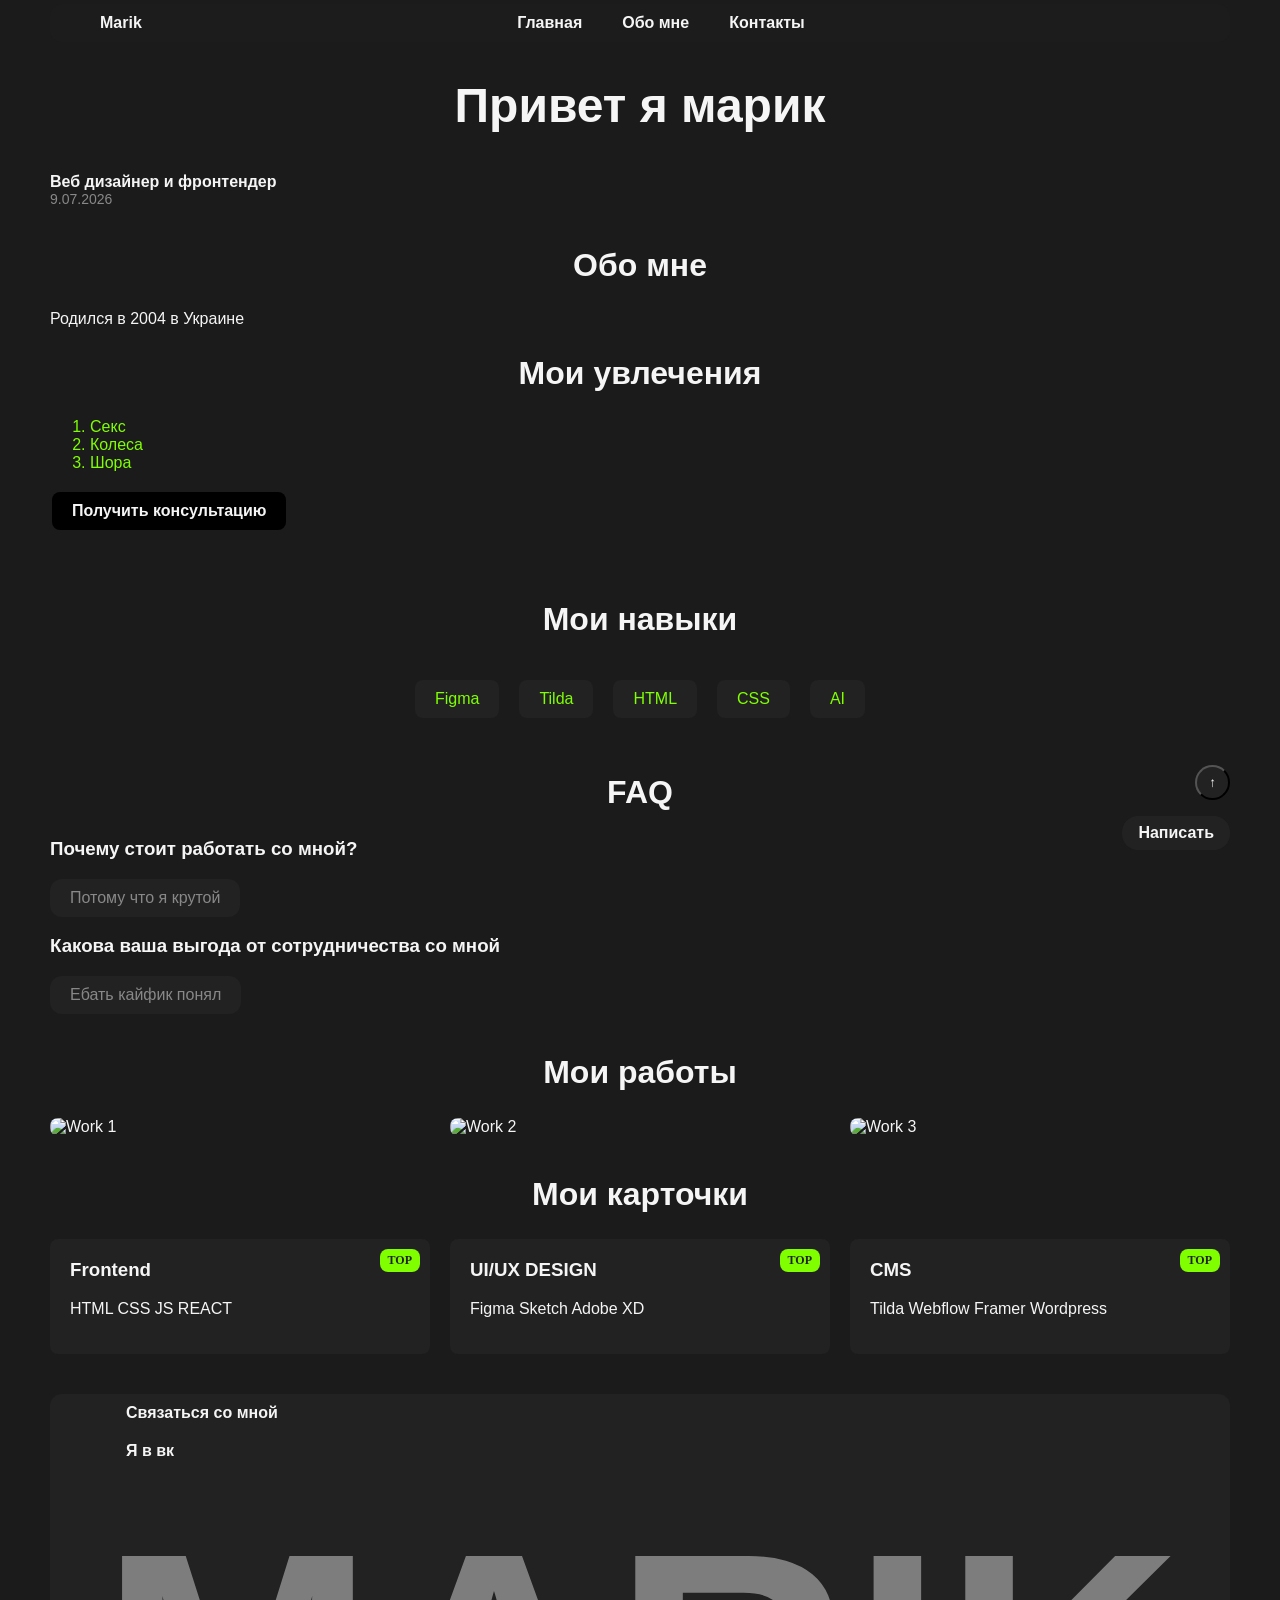
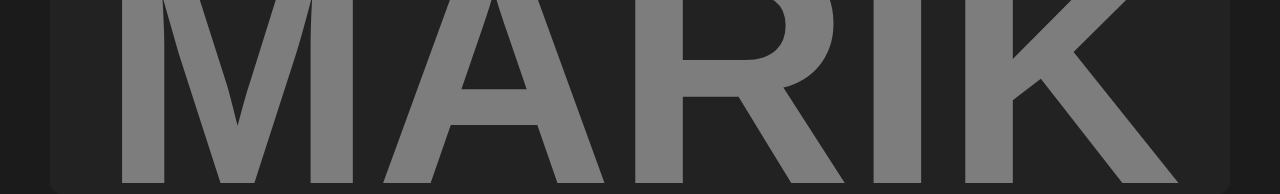
==== index.html @ b727514d "first portfolio version" ====
<!doctype html>
<html>
  <head>
    <meta charset="utf-8" />
    <meta name="viewport" content="width=device-width, initial-scale=1.0" />
    <link rel="stylesheet" href="style.css" />
    <title>Марик</title>
  </head>
  <body>
    <header>
      <a href="#">Marik</a>
      <nav>
        <a href="#hero-section">Главная</a>
        <a href="#about-section">Обо мне</a>
        <a href="#footer">Контакты</a>
      </nav>
    </header>
    <section class="hero-section" id="hero-section">
      <!-- hero section -->
      <h1 class="hero-title">Привет я марик</h1>
      <p class="preview">Веб дизайнер и фронтендер</p>
      <time>9.07.2026</time>
    </section>
    <!-- end hero section -->
    <section class="about-section" id="about-section">
      <h2>Обо мне</h2>
      <p>Родился в 2004 в Украине</p>
      <h2>Мои увлечения</h2>
      <ol class="list hobbies">
        <li>Секс</li>
        <li>Колеса</li>
        <li>Шора</li>
      </ol>
      <a class="button" href="https://t.me/rainbl0w">Получить консультацию</a>
    </section>
    <section class="skills-section">
      <h2>Мои навыки</h2>
      <ul class="list skills">
        <li>Figma</li>
        <li>Tilda</li>
        <li>HTML</li>
        <li>CSS</li>
        <li>AI</li>
      </ul>
    </section>
    <section class="faq-section">
      <h2>FAQ</h2>
      <h3>Почему стоит работать со мной?</h3>
      <p>Потому что я крутой</p>
      <h3>Какова ваша выгода от сотрудничества со мной</h3>
      <p>Ебать кайфик понял</p>
    </section>
    <section class="works-section">
      <h2>Мои работы</h2>
      <div class="works">
        <img
          src="https://i.pinimg.com/736x/09/5c/20/095c204d1e48361a493e6b004952dd7b.jpg"
          alt="Work 1"
        />
        <img
          src="https://i.pinimg.com/736x/8f/9e/57/8f9e574e82b7acfa0a11e56a255f8c9a.jpg"
          alt="Work 2"
        />
        <img
          src="https://i.pinimg.com/736x/b6/eb/3c/b6eb3c9b399d868806263e55effcd2de.jpg"
          alt="Work 3"
        />
      </div>
    </section>
    <section class="cards-section">
      <h2>Мои карточки</h2>
      <div class="cards">
        <div class="card">
          <span class="badge">TOP</span>
          <h3>Frontend</h3>
          <p>HTML CSS JS REACT</p>
        </div>
        <div class="card">
          <span class="badge">TOP</span>
          <h3>UI/UX DESIGN</h3>
          <p>Figma Sketch Adobe XD</p>
        </div>
        <div class="card">
          <span class="badge">TOP</span>
          <h3>CMS</h3>
          <p>Tilda Webflow Framer Wordpress</p>
        </div>
      </div>
    </section>
    <button class="scroll-to-top" onclick="scrollToTop()">↑</button>
    <script>
      function scrollToTop() {
        window.scrollTo({ top: 0, behavior: "smooth" });
      }

      function scrollToBottom() {
        window.scrollTo({
          top: document.body.scrollHeight,
          behavior: "smooth",
        });
      }
    </script>
    <a class="contactme" href="https://t.me/rainbl0w">Написать</a>
    <footer id="footer">
      <a href="tel:+79999999999">Связаться со мной</a>
      <!-- <img
        class="vk-logo"
        src="https://upload.wikimedia.org/wikipedia/commons/thumb/f/f3/VK_Compact_Logo_%282021-present%29.svg/250px-VK_Compact_Logo_%282021-present%29.svg.png"
        alt="VK Logo"
        width="40"
        height="40"
      /> -->
      <a class="vk-link" href="https://vk.com/kievskiytrue">Я в вк</a>
      <h2 class="copyright">MARIK</h2>
    </footer>
  </body>
</html>
---- style.css ----
* {
  box-sizing: border-box;
}
body {
  margin: 0;
  padding: 0 50px;
  background-color: #1b1b1b;
  color: #f5f5f5;
  font-family:
    "Satoshi",
    SF Pro,
    sans-serif;
}
section {
  margin-bottom: 40px;
}
header {
  display: flex;
  flex-direction: row;
  justify-content: space-between;
  align-items: center;
  background-color: #22222241;
  font-weight: 700;
  padding: 10px 50px;
  border-radius: 12px;
  position: sticky;
  top: 4px;
  z-index: 998;
}
footer {
  background-color: #222222;
  font-weight: 900;
  padding: 10px 50px;
  border-radius: 12px;
  display: flex;
  height: 400px;
  gap: 20px;
  flex-direction: column;
  align-items: flex-start;
  text-align: left;
  position: relative;
  overflow: hidden;
}
footer a {
  width: fit-content;
  margin-left: 26px;
}

a {
  text-decoration: none;
  color: #f5f5f5;
}
.list li {
  padding-left: 0px;
  color: chartreuse;
}
.hero-title {
  font-size: 48px;
  text-align: center;
}
h2 {
  font-size: 32px;
}
section h2 {
  text-align: center;
}
time {
  display: block;
  margin-top: 0;
  font-size: 14px;
  color: #888;
}
.preview {
  font-weight: bold;
  margin: 0;
  padding: 0;
}
.button {
  background-color: black;
  padding: 10px 20px;
  text-align: center;
  text-decoration: none;
  display: inline-block;
  font-size: 16px;
  font-weight: bold;
  margin: 4px 2px;
  cursor: pointer;
  border-radius: 8px;
  transition: 0.5s ease;
}
.button:hover {
  background-color: magenta;
  transform: scale(1.1);
}
nav {
  gap: 40px;
  display: flex;
  justify-content: space-evenly;
  margin-left: auto;
  margin-right: auto;
}
.vk-logo {
  margin-left: 50px;
}
.skills-section {
  display: flex;
  flex-direction: column;
  align-items: center;
}
.skills {
  display: flex;
  gap: 20px;
  flex-wrap: wrap;
  list-style: none;
  padding: 0;
  cursor: default;
}
.skills li {
  background-color: #222;
  padding: 10px 20px;
  border-radius: 8px;
}
.works {
  display: flex;
  gap: 20px;
  list-style: none;
}
.works img {
  width: 100%;
  max-width: 400px;
  height: auto;
  border-radius: 8px;
}
.cards {
  display: flex;
  gap: 20px;
  flex-wrap: wrap;
  width: 100%;
}
.card {
  flex: 1;
  position: relative;
  background-color: #222;
  padding: 20px;
  border-radius: 8px;
}
.card h3 {
  margin-top: 0;
}
.badge {
  position: absolute;
  cursor: default;
  top: 10px;
  right: 10px;
  background-color: chartreuse;
  color: #222;
  padding: 4px 8px;
  border-radius: 8px;
  font-size: 12px;
  font-weight: 900;
  font-family: Cambria, Cochin, Georgia, Times, "Times New Roman", serif;
}
.scroll-to-top {
  position: fixed;
  bottom: 100px;
  right: 50px;
  background-color: #222;
  color: #f5f5f5;
  padding: 8px 12px;
  border-radius: 50%;
  cursor: pointer;
  z-index: 1000;
  transition: 0.5s ease;
}
.contactme {
  position: fixed;
  bottom: 50px;
  right: 50px;
  background-color: #222;
  color: #f5f5f5;
  padding: 8px 16px;
  border-radius: 16px;
  font-weight: bold;
  cursor: pointer;
  z-index: 1000;
  transition: 0.5s ease;
}
.contactme:hover {
  background-color: magenta;
  transform: scale(1.1);
}
.scroll-to-top:hover {
  background-color: magenta;
  transform: scale(1.2);
}
.faq-section p {
  padding: 10px 20px;
  width: fit-content;
  background-color: #222;
  color: #888;
  border-radius: 12px;
}
.copyright {
  position: absolute;
  bottom: -40px;
  line-height: 1;
  font-size: 330px;
  color: #ffffff;
  margin: 0px;
  cursor: default;
  pointer-events: none;
  opacity: 0.41;
}

@media (max-width: 768px) {
  .works {
    flex-direction: column;
    align-items: center;
  }
  .works img {
    width: 100%;
  }
  body {
    padding: 0 20px;
  }
  header {
    background-color: #22222250;
    flex-direction: column;
    align-items: flex-start;
    padding: 10px 20px;
  }
  .card {
    width: 100%;
    max-width: 100%;
    padding-bottom: 10px;
  }
  .cards {
    width: 100%;
    flex-direction: column;
    align-items: stretch;
  }
  .badge {
    margin-top: 10px;
    padding: 4px 8px;
  }
  nav {
    flex-direction: row;
    gap: 10px;
    padding-top: 10px;
    margin-left: 0;
    margin-right: 0;
  }
  .hero-title {
    font-size: 36px;
  }
  h2 {
    font-size: 24px;
  }
  footer {
    padding: 20px 20px;
    margin: 0%;
    height: 200px;
  }
  footer a {
    margin: 0%;
    padding: 0%;
  }
  .copyright {
    font-size: 96px;
    bottom: -8px;
  }
}
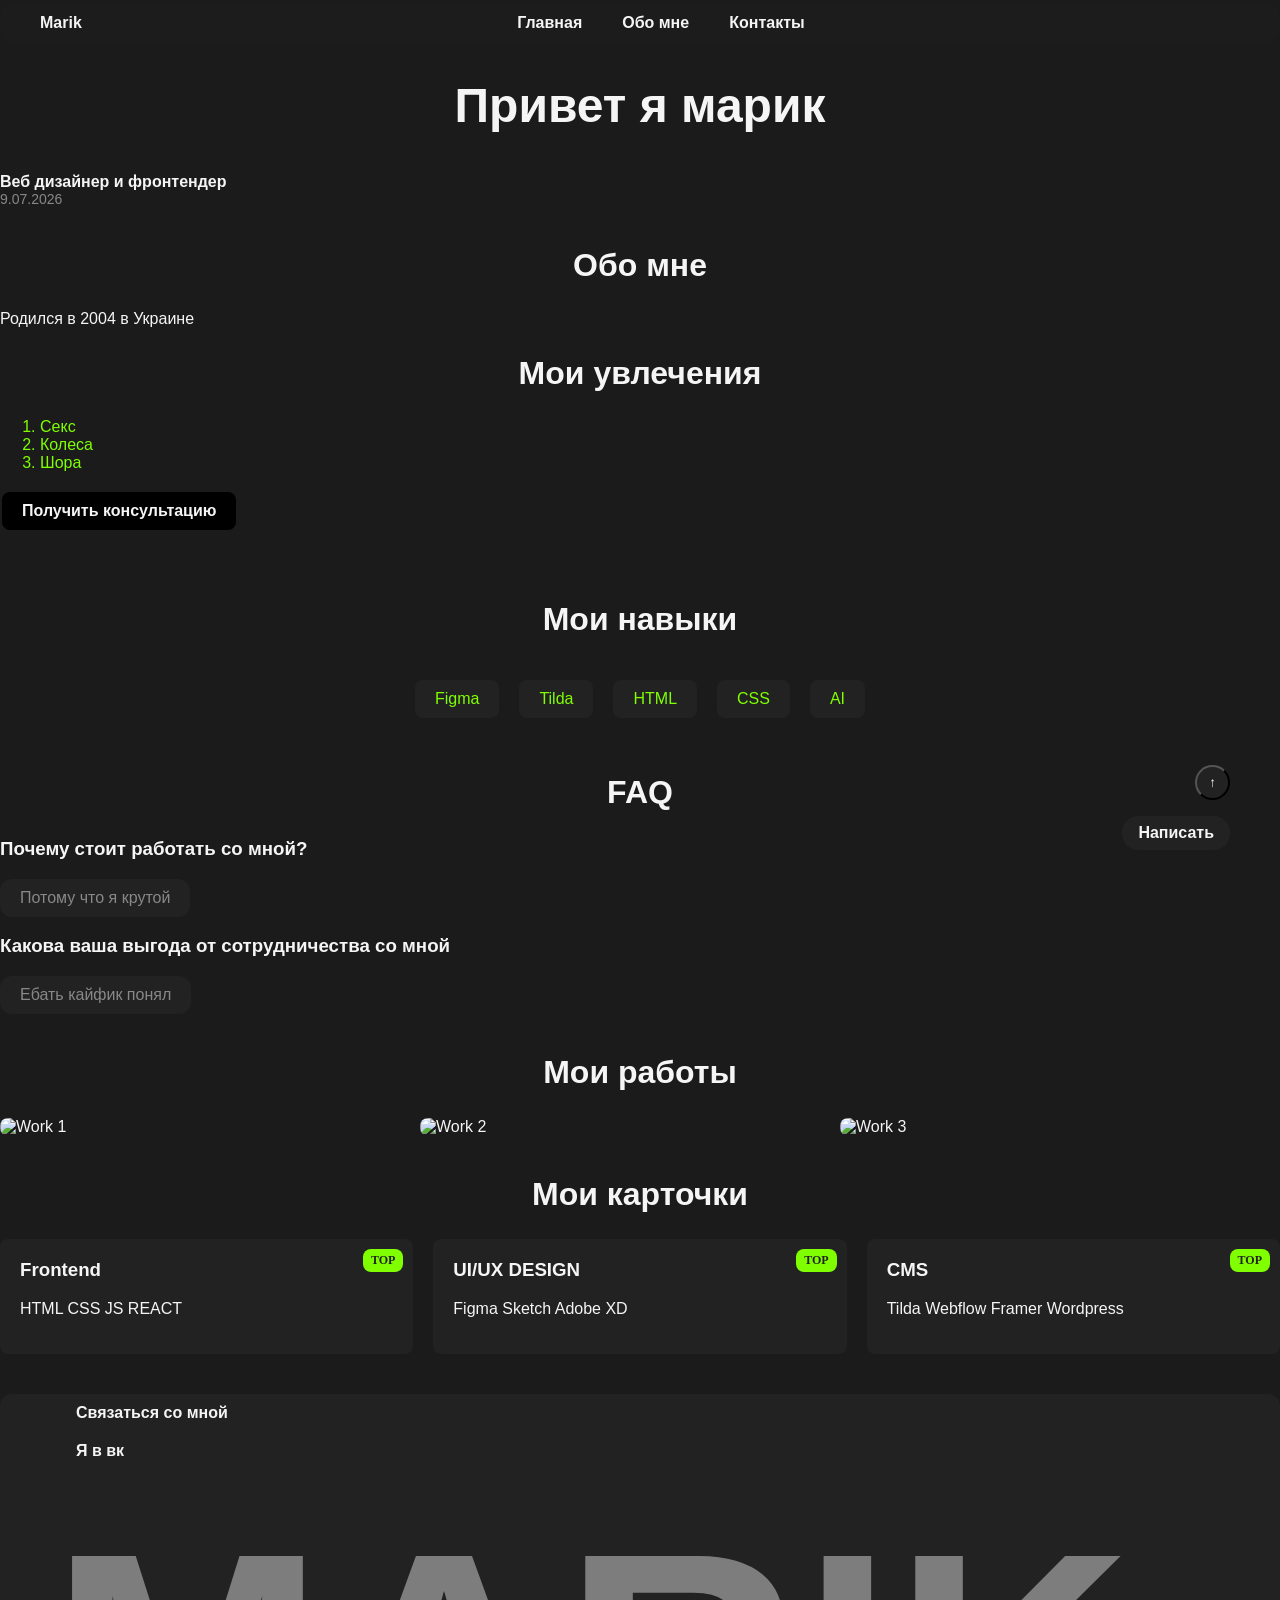
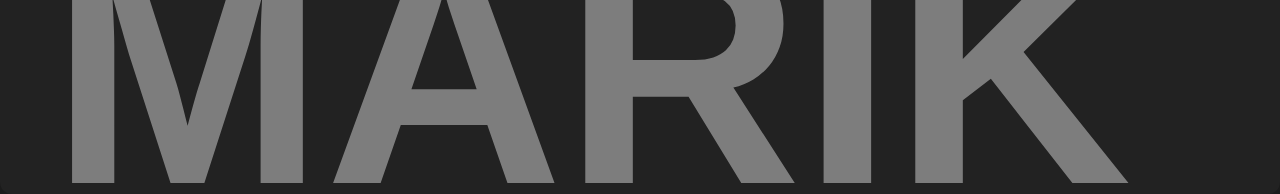
==== commit a27b532e: "added container layout for header" ====
--- a/index.html
+++ b/index.html
@@ -8,18 +8,22 @@
   </head>
   <body>
     <header>
-      <a href="#">Marik</a>
-      <nav>
-        <a href="#hero-section">Главная</a>
-        <a href="#about-section">Обо мне</a>
-        <a href="#footer">Контакты</a>
-      </nav>
+      <div class="container">
+        <a href="#">Marik</a>
+        <nav>
+          <a href="#hero-section">Главная</a>
+          <a href="#about-section">Обо мне</a>
+          <a href="#footer">Контакты</a>
+        </nav>
+      </div>
     </header>
     <section class="hero-section" id="hero-section">
       <!-- hero section -->
-      <h1 class="hero-title">Привет я марик</h1>
-      <p class="preview">Веб дизайнер и фронтендер</p>
-      <time>9.07.2026</time>
+      <div class="hero">
+        <h1 class="hero-title">Привет я марик</h1>
+        <p class="preview">Веб дизайнер и фронтендер</p>
+        <time>9.07.2026</time>
+      </div>
     </section>
     <!-- end hero section -->
     <section class="about-section" id="about-section">
--- a/style.css
+++ b/style.css
@@ -1,9 +1,18 @@
 * {
   box-sizing: border-box;
 }
+.container {
+  width: 100%;
+  max-width: 1200px;
+  margin: 0 auto;
+  padding: 0 20;
+  display: flex;
+  flex-direction: row;
+  justify-content: space-between;
+  align-items: center;
+}
 body {
   margin: 0;
-  padding: 0 50px;
   background-color: #1b1b1b;
   color: #f5f5f5;
   font-family:
@@ -15,13 +24,9 @@
   margin-bottom: 40px;
 }
 header {
-  display: flex;
-  flex-direction: row;
-  justify-content: space-between;
-  align-items: center;
   background-color: #22222241;
   font-weight: 700;
-  padding: 10px 50px;
+  padding: 10px 0;
   border-radius: 12px;
   position: sticky;
   top: 4px;
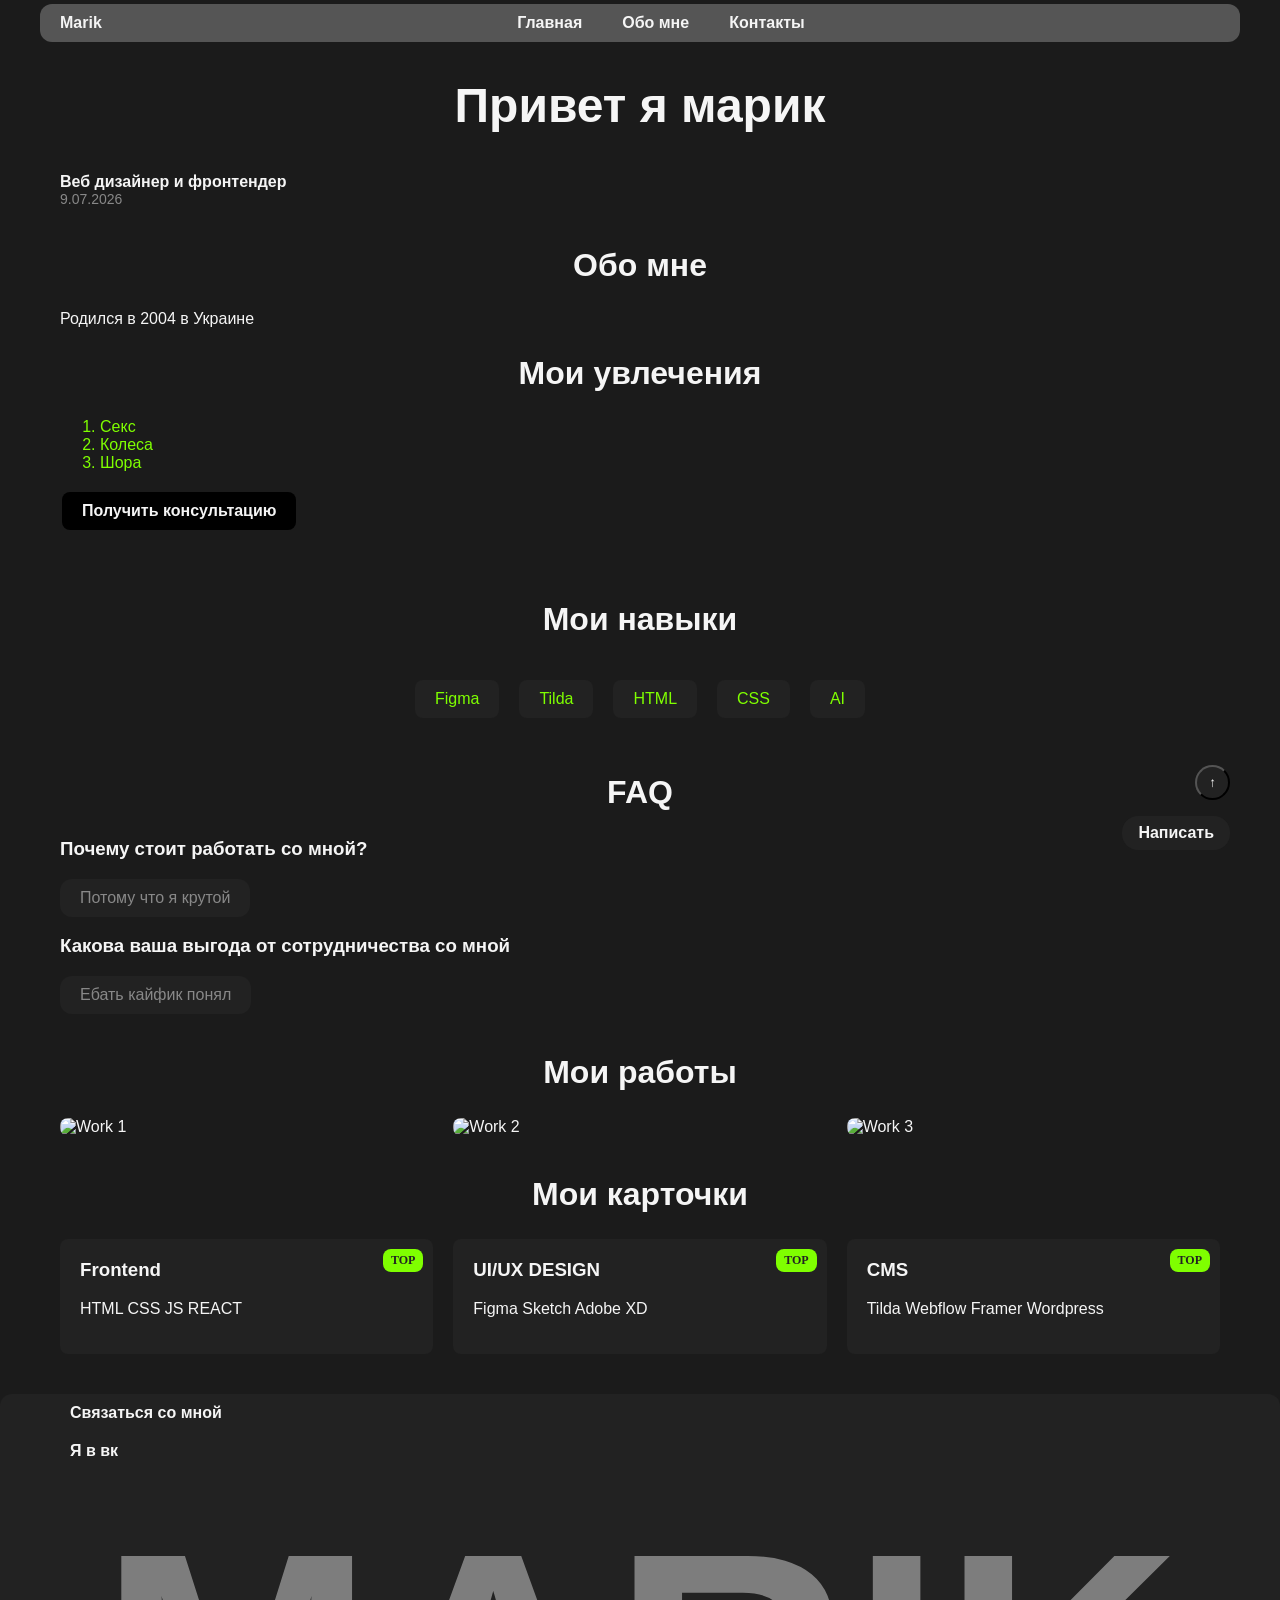
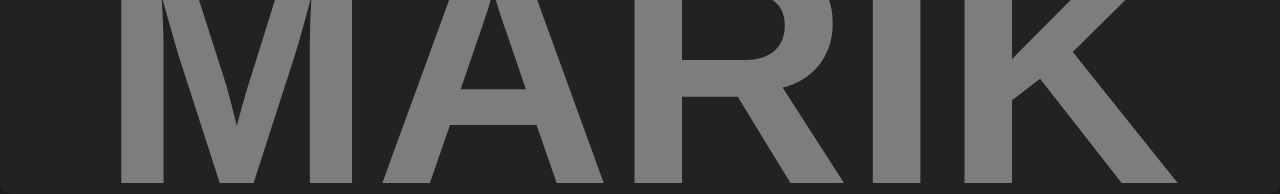
==== commit e03451d9: "added container layout structure" ====
--- a/index.html
+++ b/index.html
@@ -18,76 +18,88 @@
       </div>
     </header>
     <section class="hero-section" id="hero-section">
-      <!-- hero section -->
-      <div class="hero">
-        <h1 class="hero-title">Привет я марик</h1>
-        <p class="preview">Веб дизайнер и фронтендер</p>
-        <time>9.07.2026</time>
+      <div class="container">
+        <!-- hero section -->
+        <div class="hero">
+          <h1 class="hero-title">Привет я марик</h1>
+          <p class="preview">Веб дизайнер и фронтендер</p>
+          <time>9.07.2026</time>
+        </div>
       </div>
     </section>
     <!-- end hero section -->
     <section class="about-section" id="about-section">
-      <h2>Обо мне</h2>
-      <p>Родился в 2004 в Украине</p>
-      <h2>Мои увлечения</h2>
-      <ol class="list hobbies">
-        <li>Секс</li>
-        <li>Колеса</li>
-        <li>Шора</li>
-      </ol>
-      <a class="button" href="https://t.me/rainbl0w">Получить консультацию</a>
+      <div class="container">
+        <h2>Обо мне</h2>
+        <p>Родился в 2004 в Украине</p>
+        <h2>Мои увлечения</h2>
+        <ol class="list hobbies">
+          <li>Секс</li>
+          <li>Колеса</li>
+          <li>Шора</li>
+        </ol>
+        <a class="button" href="https://t.me/rainbl0w">Получить консультацию</a>
+      </div>
     </section>
     <section class="skills-section">
-      <h2>Мои навыки</h2>
-      <ul class="list skills">
-        <li>Figma</li>
-        <li>Tilda</li>
-        <li>HTML</li>
-        <li>CSS</li>
-        <li>AI</li>
-      </ul>
+      <div class="container">
+        <h2>Мои навыки</h2>
+        <ul class="list skills">
+          <li>Figma</li>
+          <li>Tilda</li>
+          <li>HTML</li>
+          <li>CSS</li>
+          <li>AI</li>
+        </ul>
+      </div>
     </section>
     <section class="faq-section">
-      <h2>FAQ</h2>
-      <h3>Почему стоит работать со мной?</h3>
-      <p>Потому что я крутой</p>
-      <h3>Какова ваша выгода от сотрудничества со мной</h3>
-      <p>Ебать кайфик понял</p>
+      <div class="container">
+        <h2>FAQ</h2>
+        <h3>Почему стоит работать со мной?</h3>
+        <p>Потому что я крутой</p>
+        <h3>Какова ваша выгода от сотрудничества со мной</h3>
+        <p>Ебать кайфик понял</p>
+      </div>
     </section>
     <section class="works-section">
-      <h2>Мои работы</h2>
-      <div class="works">
-        <img
-          src="https://i.pinimg.com/736x/09/5c/20/095c204d1e48361a493e6b004952dd7b.jpg"
-          alt="Work 1"
-        />
-        <img
-          src="https://i.pinimg.com/736x/8f/9e/57/8f9e574e82b7acfa0a11e56a255f8c9a.jpg"
-          alt="Work 2"
-        />
-        <img
-          src="https://i.pinimg.com/736x/b6/eb/3c/b6eb3c9b399d868806263e55effcd2de.jpg"
-          alt="Work 3"
-        />
+      <div class="container">
+        <h2>Мои работы</h2>
+        <div class="works">
+          <img
+            src="https://i.pinimg.com/736x/09/5c/20/095c204d1e48361a493e6b004952dd7b.jpg"
+            alt="Work 1"
+          />
+          <img
+            src="https://i.pinimg.com/736x/8f/9e/57/8f9e574e82b7acfa0a11e56a255f8c9a.jpg"
+            alt="Work 2"
+          />
+          <img
+            src="https://i.pinimg.com/736x/b6/eb/3c/b6eb3c9b399d868806263e55effcd2de.jpg"
+            alt="Work 3"
+          />
+        </div>
       </div>
     </section>
     <section class="cards-section">
-      <h2>Мои карточки</h2>
-      <div class="cards">
-        <div class="card">
-          <span class="badge">TOP</span>
-          <h3>Frontend</h3>
-          <p>HTML CSS JS REACT</p>
-        </div>
-        <div class="card">
-          <span class="badge">TOP</span>
-          <h3>UI/UX DESIGN</h3>
-          <p>Figma Sketch Adobe XD</p>
-        </div>
-        <div class="card">
-          <span class="badge">TOP</span>
-          <h3>CMS</h3>
-          <p>Tilda Webflow Framer Wordpress</p>
+      <div class="container">
+        <h2>Мои карточки</h2>
+        <div class="cards">
+          <div class="card">
+            <span class="badge">TOP</span>
+            <h3>Frontend</h3>
+            <p>HTML CSS JS REACT</p>
+          </div>
+          <div class="card">
+            <span class="badge">TOP</span>
+            <h3>UI/UX DESIGN</h3>
+            <p>Figma Sketch Adobe XD</p>
+          </div>
+          <div class="card">
+            <span class="badge">TOP</span>
+            <h3>CMS</h3>
+            <p>Tilda Webflow Framer Wordpress</p>
+          </div>
         </div>
       </div>
     </section>
@@ -106,15 +118,17 @@
     </script>
     <a class="contactme" href="https://t.me/rainbl0w">Написать</a>
     <footer id="footer">
-      <a href="tel:+79999999999">Связаться со мной</a>
-      <!-- <img
+      <div class="container">
+        <a href="tel:+79999999999">Связаться со мной</a>
+        <!-- <img
         class="vk-logo"
         src="https://upload.wikimedia.org/wikipedia/commons/thumb/f/f3/VK_Compact_Logo_%282021-present%29.svg/250px-VK_Compact_Logo_%282021-present%29.svg.png"
         alt="VK Logo"
         width="40"
         height="40"
-      /> -->
-      <a class="vk-link" href="https://vk.com/kievskiytrue">Я в вк</a>
+        /> -->
+        <a class="vk-link" href="https://vk.com/kievskiytrue">Я в вк</a>
+      </div>
       <h2 class="copyright">MARIK</h2>
     </footer>
   </body>
--- a/style.css
+++ b/style.css
@@ -5,11 +5,7 @@
   width: 100%;
   max-width: 1200px;
   margin: 0 auto;
-  padding: 0 20;
-  display: flex;
-  flex-direction: row;
-  justify-content: space-between;
-  align-items: center;
+  padding: 0 20px;
 }
 body {
   margin: 0;
@@ -24,13 +20,20 @@
   margin-bottom: 40px;
 }
 header {
-  background-color: #22222241;
+  background-color: #ffffff41;
   font-weight: 700;
-  padding: 10px 0;
+  padding: 10px 0px;
   border-radius: 12px;
   position: sticky;
   top: 4px;
   z-index: 998;
+  max-width: 1200px;
+  margin: 0 auto;
+}
+header .container {
+  display: flex;
+  justify-content: space-between;
+  align-items: center;
 }
 footer {
   background-color: #222222;
@@ -46,9 +49,10 @@
   position: relative;
   overflow: hidden;
 }
-footer a {
-  width: fit-content;
-  margin-left: 26px;
+footer .container {
+  display: flex;
+  flex-direction: column;
+  gap: 20px;
 }
 
 a {
@@ -112,6 +116,11 @@
   flex-direction: column;
   align-items: center;
 }
+.skills-section .container {
+  display: flex;
+  flex-direction: column;
+  align-items: center;
+}
 .skills {
   display: flex;
   gap: 20px;
@@ -208,6 +217,8 @@
 .copyright {
   position: absolute;
   bottom: -40px;
+  left: 50%;
+  transform: translateX(-50%);
   line-height: 1;
   font-size: 330px;
   color: #ffffff;
